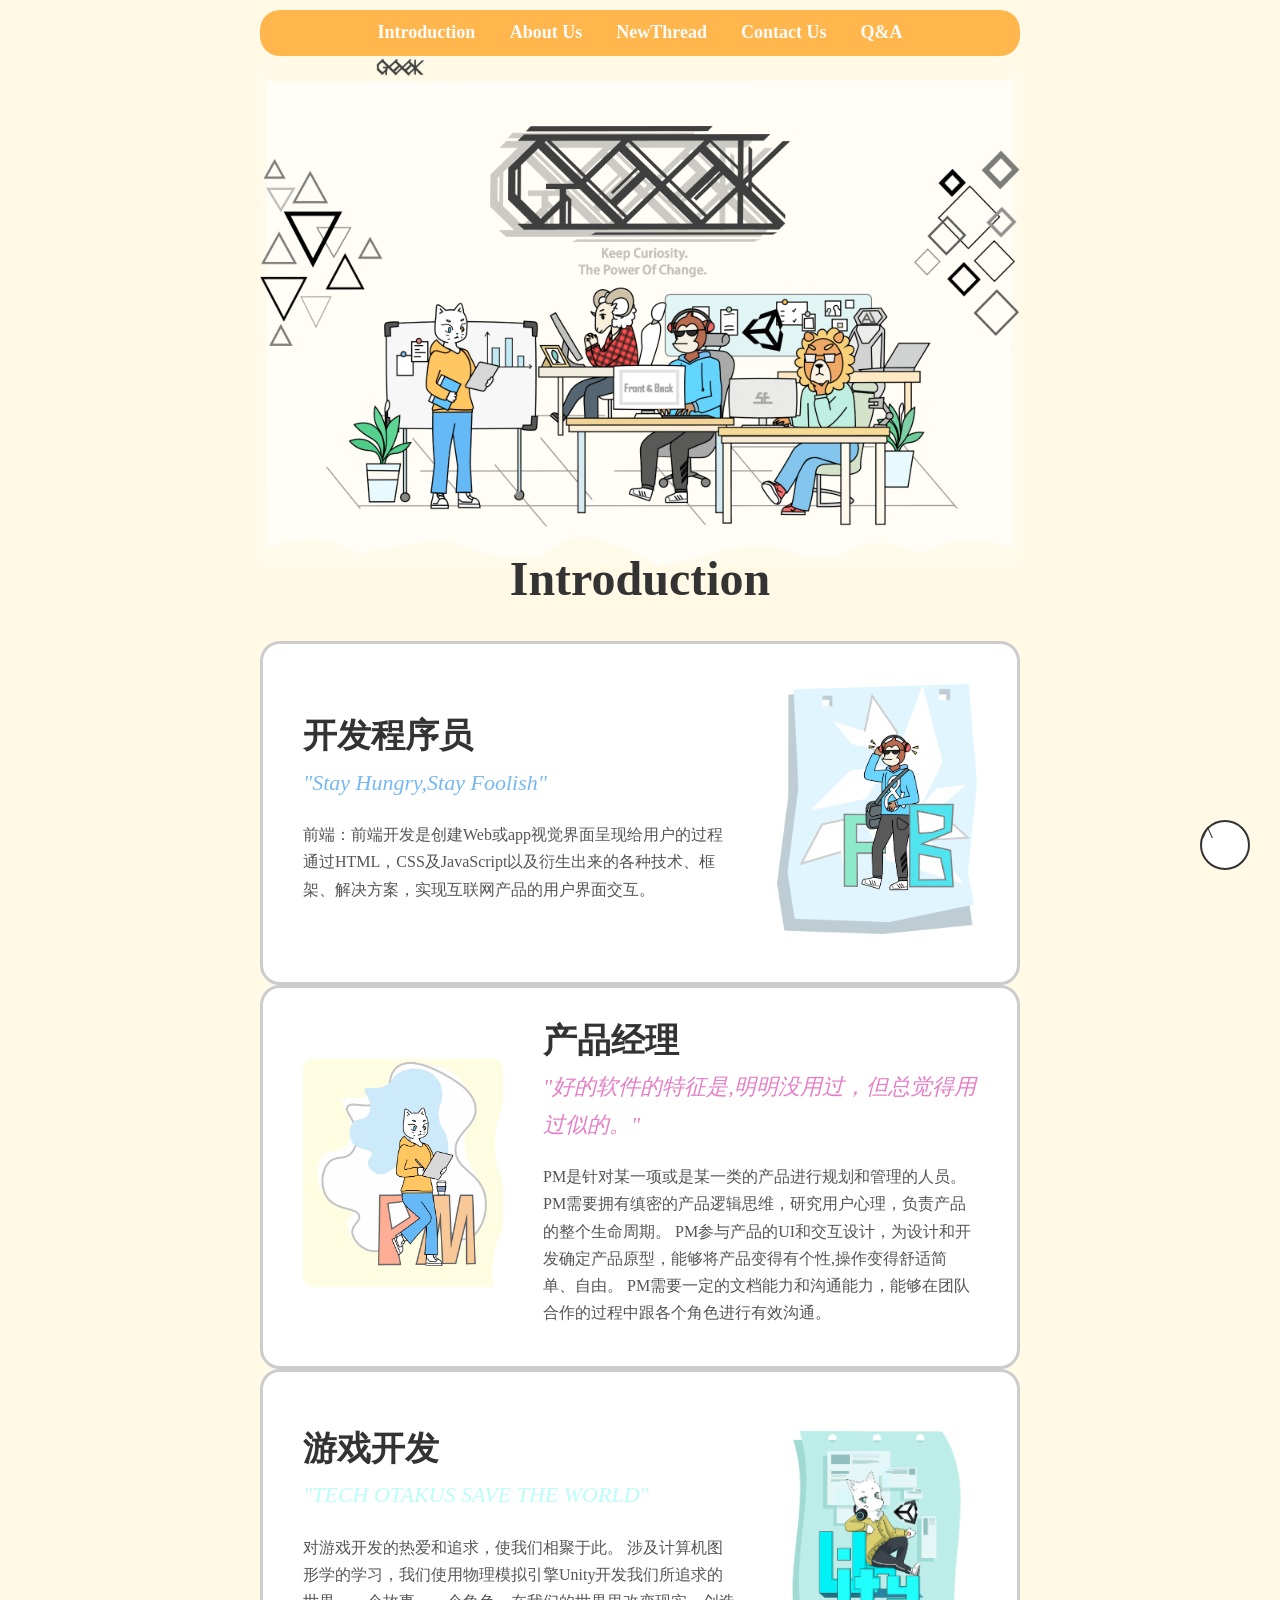
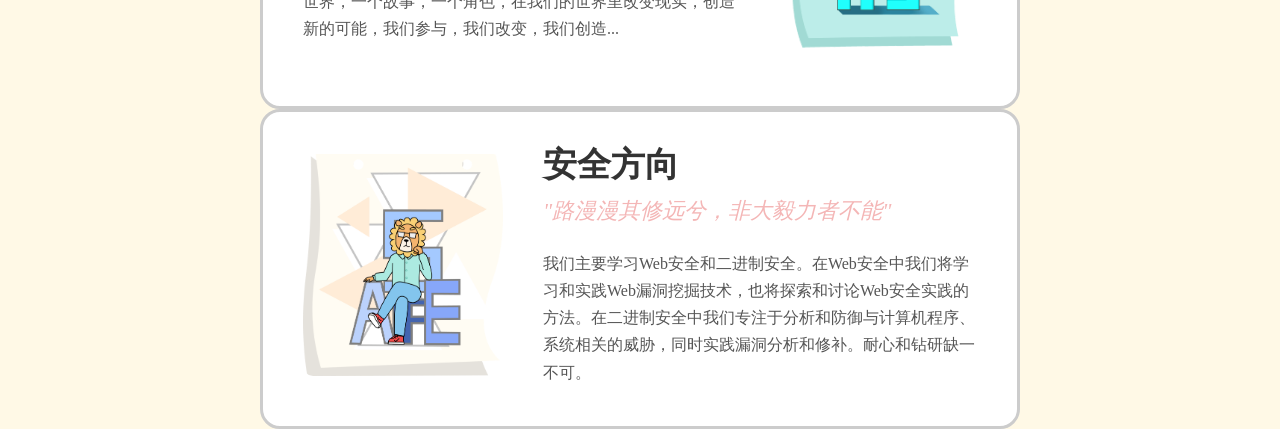
==== 阶段4/复刻网站/index.html @ be93e7be "复刻网站" ====
<!DOCTYPE html>
<html lang="zh-CN">
<head>
    <meta charset="UTF-8">
    <meta name="viewport" content="width=device-width,initial-scale=1.0">
    <title>Geek-Introduction</title>
    <link rel="stylesheet" href="style.css"
</head>
<body>
    <div class="container">
        <header>
            <div class="nav-container">
                <nav>
                    <a href="javascript:;"class="nav-active">Introduction
                        <!--<div class="qr-code">-->
                            <!----- <img src="images/qr.jpg"alt="2023级Geek招新群">--->
                            <!------ <p>极客扫码加入Geek</p>  ------>
                        <!--</div> -->
                    </a>  
                    <a href="About Us.html">About Us</a>
                    <a href="https://campus.new-thread.com/" target="_blank">NewThread</a>
                    <a href="Contact Us.html">Contact Us</a>
                    <a href="Q&A.html">Q&A</a>
                </nav>
            </div>
        </header>
        <section class="banner-section">
                <div class="Geek">
                    <img src="images/Geek.png" alt="Geek Logo">  
                </div>
                <div class="background">
                    <img src="images/background.png" alt="background">
                </div>
        </section>
    </div>    
    <section id="intro"class="section-intro">
        <div class="container">
            <h2>Introduction</h2>
            <div class="intro-card">
                <div class="card-text">
                    <h3>开发程序员</h3>
                    <p class="quote1">"Stay Hungry,Stay Foolish"</p>
                    <p>前端：前端开发是创建Web或app视觉界面呈现给用户的过程通过HTML，CSS及JavaScript以及衍生出来的各种技术、框架、解决方案，实现互联网产品的用户界面交互。                                   </p>
                </div>
                <div class="card-img">
                    <img src="images/monkey.png"alt="开发程序员">
                </div>
            </div>
            <div class="intro-card reverse">
                <div class="card-text">
                    <h3>产品经理</h3>
                    <p class="quote2">"好的软件的特征是,明明没用过，但总觉得用过似的。"</p>
                    <p>PM是针对某一项或是某一类的产品进行规划和管理的人员。 PM需要拥有缜密的产品逻辑思维，研究用户心理，负责产品的整个生命周期。 PM参与产品的UI和交互设计，为设计和开发确定产品原型，能够将产品变得有个性,操作变得舒适简单、自由。 PM需要一定的文档能力和沟通能力，能够在团队合作的过程中跟各个角色进行有效沟通。                              </p>
                </div>
                <div class="card-img">
                    <img src="images/PM.png"alt="产品经理">
                </div>
            </div>
            <div class="intro-card">
                <div class="card-text">
                    <h3>游戏开发</h3>
                    <p class="quote3">"TECH OTAKUS SAVE THE WORLD"</p>
                    <P>对游戏开发的热爱和追求，使我们相聚于此。 涉及计算机图形学的学习，我们使用物理模拟引擎Unity开发我们所追求的世界，一个故事，一个角色，在我们的世界里改变现实，创造新的可能，我们参与，我们改变，我们创造...                            </P>
                </div>
                <div class="card-img">
                    <img src="images/Game.png"alt="游戏开发">
                </div>
            </div>
            <div class="intro-card reverse">
                <div class="card-text">
                    <h3>安全方向</h3>
                    <p class="quote4">"路漫漫其修远兮，非大毅力者不能"</p>
                    <p>我们主要学习Web安全和二进制安全。在Web安全中我们将学习和实践Web漏洞挖掘技术，也将探索和讨论Web安全实践的方法。在二进制安全中我们专注于分析和防御与计算机程序、系统相关的威胁，同时实践漏洞分析和修补。耐心和钻研缺一不可。                   </p>
                </div>
                <div class="card-img">
                    <img src="images/security.png"alt="安全方向">
                </div>
            </div>
        </div>    
    </section>
     <div class="back-to-top"id="backtotop">^</div>
     <script src="script.js"></script>
</body>    
</html>
---- 阶段4/复刻网站/style.css ----
/* 全局样式:初始化，清除浏览器的默认边距*/
*{
   /*清除所有元素默认的外边距*/
  margin:0;
   /*清除所有元素默认的内边距*/
    padding:0;
   /*统一盒模型，不会因为加边框撑大盒子，页面更加稳定      */
    box-sizing:border-box;
    font-family:"Microsoft YaHei",sans-serif:
}
/* 页面整体*/ 
body{
    background-color:#fff9e6; 
    color: #333;
    line-height:  1.6em;
}
/*页面通用容器： */
.container{
    max-width:800px;
    margin:0 auto;
    padding:0 20px;
    position:relative; 
}
/*导航栏样式 */
header{
    background-color:#FFB74D;
    position:sticky;
    top: 0;
    z-index:100;
    border-radius:20px;
    margin:10px 0;
}
/*导航栏内部样式 */
.nav-container{
    display:flex;
    justify-content:space-around;
    /*align-items:center;*/ 
    width: 100%;
    padding:10px 0;
}
/*导航栏链接样式*/
nav a{
    text-decoration:none;
    color:#fffbfb;
    font-weight:bold;
    font-size: 18px;
    padding:6px 15px;
    border-radius:15px;
    transition:background-color 0.3s ease;
    position:relative;
}
/*导航栏链接悬停效果*/
nav a:hover{
    background-color:rgba(231, 147, 68, 0.949)
  }
/*===========================二维码=================================*/
/*二维码
.nav-active{
  position:relative;
  display: inline-block;
}*/
/* Introduction链接悬停时显示二维码
.nav-active.qr-code {
  position: absolute;
  top: 100%;
  left: 0;
  margin-top: 8px;
  background: white;
  padding: 10px;
  border-radius: 8px;
  box-shadow: 0 4px 12px rgba(0,0,0,0.15);
  border: 2px solid #FF7043;
  z-index: 9999;
  text-align: center;
  max-width:160px;
  box-sizing:border-box
  opacity: 0;
  visibility: hidden;
  transition:all 0.3s ease;
}*/
/* 鼠标悬浮Introduction时显示二维码 
.nav-active:hover .qr-code {
  opacity: 1;
  visibility: visible;
}*/

/* 二维码图片大小 
.qr-code img {
  width:100%;
  height:auto;
  display: block;
}*/
/* 二维码下方文字样式 
.qr-code p {
  margin:6px 0 0;
  font-size:12px;
  color: #333;
}*/

/* ================== index-introduction页面 ================== */
.banner-section {
  min-height: 500px;
  position: relative;
  background-color: #fffbeb;
}

/* GEEK Logo,悬停放大 */
.Geek{
  text-align: center;
  padding: 60px 0;
  transition: transform 0.3s ease;
  cursor: pointer;
  position: relative;
  z-index: 2;
}

/* Geek悬停放大1.2倍 */
.Geek img {
  width: 100%;
  max-width: 300px;
  height: auto;
  transition: transform 0.3s ease;
}

.Geek:hover img {
  transform: scale(1.2);
}

/* Logo下方标语 
.Geek p {
  font-size: 20px;
  color: #999;
  margin-top: 10px;
}*/

/* 背景底部背景图 */
.background{
  position: absolute;
  bottom: 0;
  left: 50%;
  transform: translateX(-50%);
  width: 100%;
  max-width: 100%;
  z-index: 1;
}

/* 背景底部背景图，自适应大小 */
.background img {
  width: 100%;
  height: auto;
  display: block;
  object-fit:cover
}

/* ================== 具体内容板块样式 ================== */
/* introduction*/
section h2 {
  text-align: center;
  font-size: 48px;
  margin-bottom: 50px;
}

/* Introduction 卡片 */
.intro-card {
  max-width: 1000px;
  margin: 0 auto;
  border: 3px solid #ccc;
  border-radius: 20px;
  padding: 40px;
  background: #fff;
  display: flex;
  gap: 40px;
  align-items: center;
  transition: all 0.3s ease;
}

/* 卡片悬停轻轻晃动动 */
.intro-card:hover {
  transform: scale(1.02);
  box-shadow: 0 8px 25px rgba(0,0,0,0,15);
}
/*  文字*/
.card-text{
  flex:1;
}
/*标题*/
.card-text h3{
  font-size:34px;
  font-weight:bold;
  margin-bottom:15px;
  color:#333;
}
/* 引用的话*/
.card-text .quote1{
  font-size:22px;
  color:#77b8f1;
  font-style:italic;
  margin-bottom:20px;
}
.card-text .quote2{
  font-size:22px;
  color:#e77dc6;
  font-style:italic;
  margin-bottom:20px;
}
.card-text .quote3{
  font-size:22px;
  color:#bafefa;
  font-style:italic;  
  margin-bottom:20px;
}
.card-text .quote4{
  font-size:22px;
  color:#f4b6b6;
  font-style:italic;
  margin-bottom:20px;
}
/*详细内容*/
.card-text p{
  font-size:16px;
  color:#555;
  line-height:1.7em;;
}
/* 卡片内图片 */
.card-img{
  flex-shrink:0;
}
.card-img img {
  width: 200px;
  border-radius: 10px;
}
.intro-card.reverse {
  flex-direction: row-reverse;
}
.intro-card:hover .card-img img {
  /*transform: scale(1.05)rotate(0.8deg);
  box-shadow:0 12px 35px rgba(0,0,0,0.2);*/
  transform:rotate(-5deg)
}

/* ====== About Us 三个卡片 =======*/
/*外层容器，灰色框*/
/*定位*/
.section-about {
  position: relative;
  max-width: 1100px;
  margin: 60px auto;
  padding: 60px 20px;
  border: 3px solid #999;
  border-radius: 8px;
  background-color: #fffbeb;
  overflow: visible;
}
/*标题*/
section-about h2 {
  text-align: center;
  font-size: 42px;
  margin-bottom: 50px;
  color:#555;
}
/*三个卡片容器*/
.about-cards {
  display: flex;
  justify-content: center;
  gap: 50px;
  flex-wrap: nowrap;
}
/*单个卡片样式*/
.about-card {
  width: 180px;
  border: 3px solid #9c27b0;
  border-radius: 18px;
  padding: 25px 20px;
  background: #fff;
  text-align: center;
  transition:transform 0.3s ease, box-shadow 0.3s ease;
  /*animation: card-float 3s infinite alternate;*/
}
/*卡片内图标容器*/
.icon img{
  width:75px;
  height:75px;
  object-fit:contain;
  margin-bottom:20px;
}
/*卡片标题*/
.about-card h4 {
  font-size: 20px;
  margin-bottom: 12px;
  color:#555;
  line-height: 1.5;
}
/*卡片内容*/
.about-card p {
  font-size: 14px;
  color: #555;
  line-height: 1.5em;
}
/* 卡片悬停时轻微浮动效果*/
/*卡片*/
.about-card:hover {
  transform: translateY(-10px);
  box-shadow: 0 8px 20px rgba(159,39,176,0.2);
}
/*==装饰==*/
/*装饰的容器*/
.decorations {
  position: absolute;
  top: 0;
  left: 0;
  width: 100%;
  height: 100%;
  pointer-events: none;
}
/*蝴蝶*/
.Butterfly {
  position: absolute;
  bottom: 30px;
  right: 40px;
  width: 120px;
  z-index: 10;
}
/*线条-四个角*/
.corner-tl-img {
   position: absolute;
   top: -20px;
   left: -20px;
   width: 200px;
   height: auto;
 }
 .corner-tr-img {
   position: absolute;
   top: -20px;
   right: -20px;
   width: 200px;
   height: auto;
 }
 .corner-bl-img {
   position: absolute;
   bottom: -20px;
   left: -20px;
   width: 200px;
   height: auto;
 }
 .corner-br-img {
   position: absolute;
   bottom: -20px;
   right: -20px;
   width: 200px;
   height: auto;
 }
 /* 卡片悬停时轻微浮动效果*/
/*蝴蝶*/
.Butterfly:hover {
  position: absolute;
   bottom: -20px;
   right: 20px;
   width: 80px;
   z-index: 10;
  transform: translateY(-10px);
  transition: transform 0.3s ease;
}
.section-about:hover .Butterfly {b
   transform: translateY(-5px) rotate(5deg);
 }
/*====================contact us====================*/
/* 外层容器*/
.section-contact {
  padding: 60px 0;
  background-color: #fffbeb;
}
/*卡片容器*/
.contact-content {
  position: relative;
  max-width: 1000px;
  margin: 0 auto;
  background: #fff;
  border: 4px solid #009688;
  border-radius: 12px;
  padding: 60px 80px;
  box-sizing: border-box;
  overflow: visible;
}
/*卡片标题*/
.contact-content h2 {
  font-size: 42px;
  color: #265f59;
  text-align: center;
  margin-bottom: 30px;
}
/*文字*/
.contact-text ul {
  font-size: 16px;
  line-height: 2;
  margin-bottom: 20px;
  padding-left: 20px;
}
.contact-text li {
  margin-bottom: 10px;
}
/**ps*/
.ps {
  font-size: 16px;
  color: #666;
  line-height: 0.5;
  margin-bottom: 40px;
}
/*=装饰=*/
/*装饰容器*/
.decorations {
  position: absolute;
  top: 0;
  left: 0;
  width: 100%;
  height: 100%;
  pointer-events: none; /* 不影响点击 */
  z-index: 1;
}
/*所有照片的样式*/
.decorations img {
  position: absolute;
  width: auto;
  max-width: 80px;
  height: auto;
  display: block;
}

/* 左上角的树&树叶 */
.decorations img.TL {
  width: 60px;
  top: 0;
  left: -30px;
}

/* 顶部的树叶 */
.decorations img.leaves {
  width: 40px;
  top: 20px;
  left: 50px;
}

/* 左侧的虫 */
.decorations img.chong {
  width: 40px;
  bottom: 20px;
  left: 20px;
}

/* 右侧的树 */
.decorations img.tree {
  width: 70px;
  top: 0;
  right: -30px;
}

/* 右下角的七星瓢虫 */
.decorations img.star {
  width: 25px;
  bottom: 20px;
  right: 20px;
}









/* Contact Us 按钮 
.contact-buttons {
  display: flex;
  justify-content: center;
  gap: 30px;
}*/

/*.contact-btn {
  padding: 15px 30px;
  background: #4CAF50;
  color: white;
  border: none;
  border-radius: 12px;
  font-size: 20px;
  font-weight: bold;
  cursor: pointer;
  transition: all 0.3s ease;
}

.contact-btn:hover {
  background: #388E3C;
  transform: scale(1.1);
}*/

/* Q&A 区域 */
.section-qa {
  background: #BBDEFB;
  border: 4px solid #42a5f5;
  border-radius: 20px;
  padding: 40px;
  margin: 40px auto;
  max-width: 1200px;
}

.qa-item {
  margin-bottom: 20px;
  cursor: pointer;
  transition: background-color 0.3s ease;
  padding: 15px;
  border-radius: 8px;
}

.qa-item:hover {
  background: #e0e0e0;
}

.qa-question {
  font-size: 24px;
  font-weight: bold;
}

.qa-answer {
  max-height: 0;
  overflow: hidden;
  transition: max-height 0.3s ease;
  background: rgba(0,0,0,0.1);
  padding: 0 15px;
  border-radius: 8px;
  font-size: 20px;
}

.qa-item.active .qa-answer {
  max-height: 300px;
  padding: 15px;
}

.qa-item.hidden {
  display: none;
}

/* 回到顶部按钮 */
.back-to-top {
  position: fixed;
  bottom: 30px;
  right: 30px;
  width: 50px;
  height: 50px;
  background: #fff;
  border: 2px solid #333;
  border-radius: 50%;
  font-size: 24px;
  cursor: pointer;
  transition: all 0.3s ease;
}

.back-to-top:hover {
  background: #FFB74D;
}
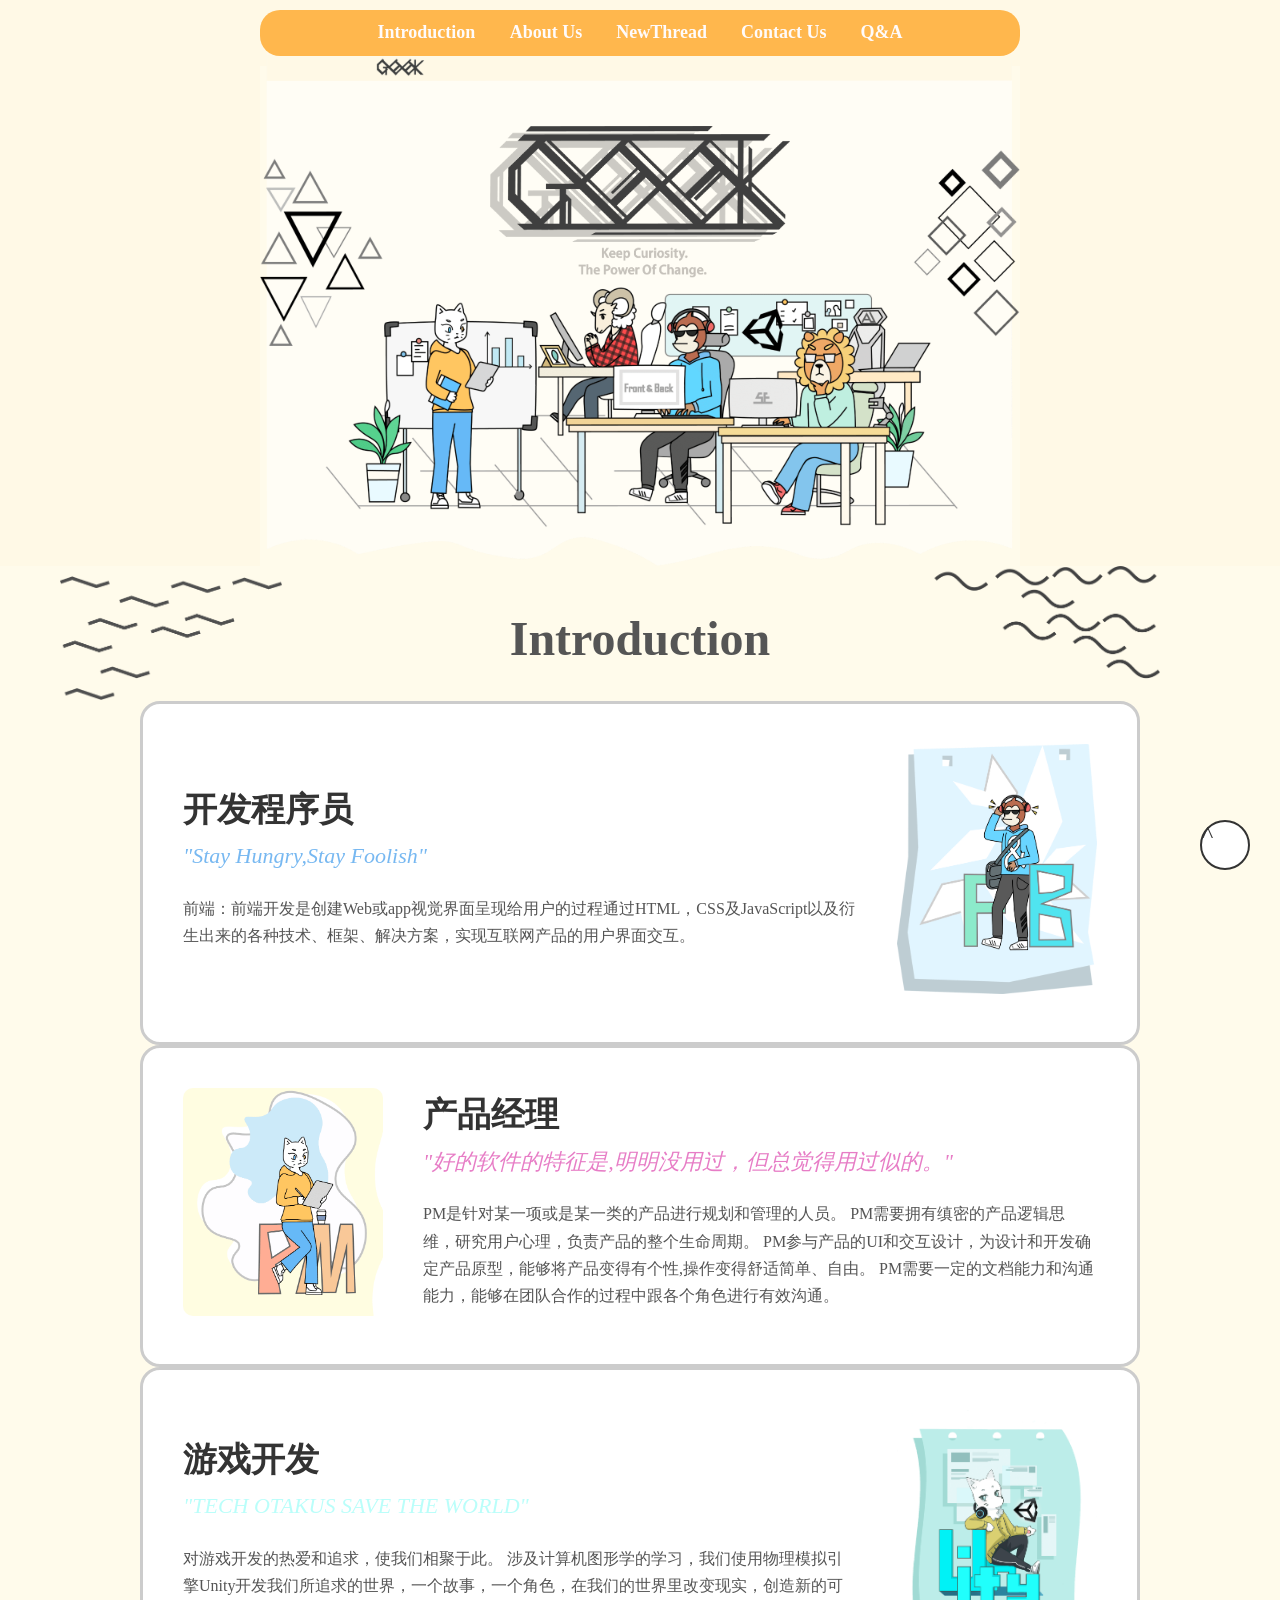
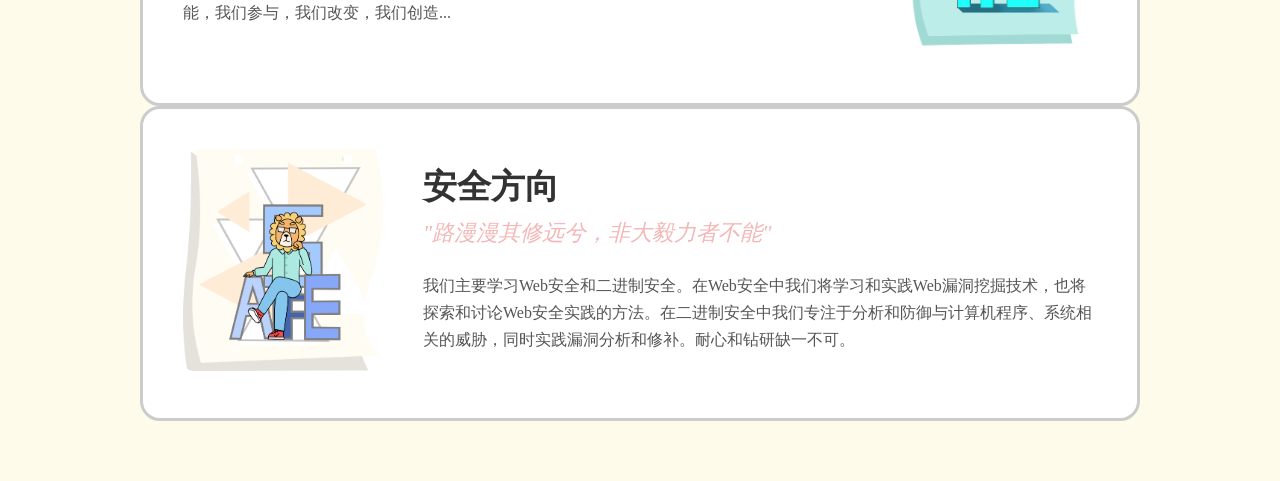
==== commit 744bf379: "更新复刻网站" ====
--- a/阶段4/复刻网站/index.html
+++ b/阶段4/复刻网站/index.html
@@ -14,7 +14,7 @@
                     <a href="javascript:;"class="nav-active">Introduction
                         <!--<div class="qr-code">-->
                             <!----- <img src="images/qr.jpg"alt="2023级Geek招新群">--->
-                            <!------ <p>极客扫码加入Geek</p>  ------>
+                            <!------ <p>极客扫码加入Geek</p>  ------->
                         <!--</div> -->
                     </a>  
                     <a href="About Us.html">About Us</a>
@@ -35,6 +35,9 @@
     </div>    
     <section id="intro"class="section-intro">
         <div class="container">
+            <div class="decor">
+                <img src="images/index.png"alt="装饰">
+            </div>
             <h2>Introduction</h2>
             <div class="intro-card">
                 <div class="card-text">
@@ -81,4 +84,4 @@
      <div class="back-to-top"id="backtotop">^</div>
      <script src="script.js"></script>
 </body>    
-</html>+</html>
--- a/阶段4/复刻网站/style.css
+++ b/阶段4/复刻网站/style.css
@@ -98,6 +98,32 @@
 }*/
 
 /* ================== index-introduction页面 ================== */
+.section-intro {
+  position:relative;
+  background-color:#fffbeb;
+  padding:60px 0;
+}
+.section-intro .container {
+  max-width:1200px;
+  margin:0 auto;
+  padding:0 20px;
+  position:relative;
+  z-index:2;
+}
+.decor{
+  position:absolute;
+  top:-60px;
+  left:20px;
+  width:1100px;
+  height:auto;
+  /*z-index:1;*/
+}
+.decor img{
+  width:100%;
+  height:auto;
+  display:block;
+}
+
 .banner-section {
   min-height: 500px;
   position: relative;
@@ -158,6 +184,7 @@
   text-align: center;
   font-size: 48px;
   margin-bottom: 50px;
+  color:#555
 }
 
 /* Introduction 卡片 */
@@ -313,12 +340,13 @@
   pointer-events: none;
 }
 /*蝴蝶*/
-.Butterfly {
+.section-about .decorations .Butterfly{
   position: absolute;
   bottom: 30px;
   right: 40px;
-  width: 120px;
+  width: 80px;
   z-index: 10;
+  transition:transformm 0.4s ease;
 }
 /*线条-四个角*/
 .corner-tl-img {
@@ -351,7 +379,7 @@
  }
  /* 卡片悬停时轻微浮动效果*/
 /*蝴蝶*/
-.Butterfly:hover {
+.section-about:hover .decorations .Butterfly {
   position: absolute;
    bottom: -20px;
    right: 20px;
@@ -360,7 +388,7 @@
   transform: translateY(-10px);
   transition: transform 0.3s ease;
 }
-.section-about:hover .Butterfly {b
+.section-about:hover .decorations .Butterfly {
    transform: translateY(-5px) rotate(5deg);
  }
 /*====================contact us====================*/
@@ -377,7 +405,7 @@
   background: #fff;
   border: 4px solid #009688;
   border-radius: 12px;
-  padding: 60px 80px;
+  padding: 50px 130px;
   box-sizing: border-box;
   overflow: visible;
 }
@@ -420,62 +448,53 @@
 .decorations img {
   position: absolute;
   width: auto;
-  max-width: 80px;
+  max-width: 200px;
   height: auto;
   display: block;
 }
 
 /* 左上角的树&树叶 */
 .decorations img.TL {
-  width: 60px;
-  top: 0;
-  left: -30px;
+  width: 150px;
+  top: -15px;
+  left: 0px;
 }
 
 /* 顶部的树叶 */
 .decorations img.leaves {
-  width: 40px;
-  top: 20px;
-  left: 50px;
-}
-
-/* 左侧的虫 */
+  width: 50px;
+  top: 60px;
+  left: 170px;
+}
+
+/* 右侧的虫 */
 .decorations img.chong {
-  width: 40px;
-  bottom: 20px;
-  left: 20px;
+  width: 200px;
+  bottom: 10px;
+  right: 70px;
 }
 
 /* 右侧的树 */
 .decorations img.tree {
-  width: 70px;
+  width: 140px;
   top: 0;
   right: -30px;
 }
 
-/* 右下角的七星瓢虫 */
+/* 左下角的七星瓢虫 */
 .decorations img.star {
-  width: 25px;
-  bottom: 20px;
-  right: 20px;
-}
-
-
-
-
-
-
-
-
-
-/* Contact Us 按钮 
+  width: 50px;
+  bottom: -10px;
+  left: -15px;
+}
+/* Contact Us 按钮*/ 
 .contact-buttons {
   display: flex;
   justify-content: center;
   gap: 30px;
-}*/
-
-/*.contact-btn {
+}
+
+.contact-btn {
   padding: 15px 30px;
   background: #4CAF50;
   color: white;
@@ -490,53 +509,85 @@
 .contact-btn:hover {
   background: #388E3C;
   transform: scale(1.1);
-}*/
-
-/* Q&A 区域 */
-.section-qa {
-  background: #BBDEFB;
-  border: 4px solid #42a5f5;
-  border-radius: 20px;
-  padding: 40px;
-  margin: 40px auto;
-  max-width: 1200px;
+}
+
+/*============ Q&A 区域 ==============*/
+.section QA{
+  padding: 30px 20px;
+}
+.section-QA .container {
+  width: 90%;
+  max-width: 1000px;
+  margin: 0 auto;
+  background-image: url('images/QA.png');
+  background-size: center top;
+  background-size: 100% 80%;
+  background-position:center bottom;
+  background-repeat: no-repeat;
+  border: 5px solid #64aaff;
+  border-radius: 12px;
+  padding: 60px 80px;
+  min-height: 600px;
+  /*border-radius: 10px;*/
+}
+
+.section-QA h2{
+  text-align: center;
+  margin-bottom: 100px;
+  font-size: 2.5rem;
+  color: #000;
 }
 
 .qa-item {
   margin-bottom: 20px;
+  border-radius: 8px;
+  overflow: hidden;
+  text-align: center;
+}
+
+/*.qa-item:hover {
+  background: rgba(255, 255, 255, 0.3); 
+}*/
+.qa-question {
+  font-size: 1.15rem; 
+  font-weight: 500;
+  padding: 10px 0;
   cursor: pointer;
-  transition: background-color 0.3s ease;
-  padding: 15px;
-  border-radius: 8px;
-}
-
-.qa-item:hover {
-  background: #e0e0e0;
-}
-
-.qa-question {
-  font-size: 24px;
-  font-weight: bold;
-}
-
+  color: #000;
+  display:inline-block;
+  text-align: center;
+  width:100%;
+  transition:all 0.4s ease;
+}
+
+.qa-question:hover {
+  color:#666;
+  transform:scale(1.05);
+}
 .qa-answer {
   max-height: 0;
   overflow: hidden;
   transition: max-height 0.3s ease;
-  background: rgba(0,0,0,0.1);
+  background: rgba(255, 255, 255, 0.6);
   padding: 0 15px;
   border-radius: 8px;
-  font-size: 20px;
-}
-
-.qa-item.active .qa-answer {
-  max-height: 300px;
-  padding: 15px;
-}
-
-.qa-item.hidden {
+  font-size: 1rem;
+  color: #222;
+  line-height: 1.6;
+}
+.qa-answer .show{
+  max-height 300px;
+  padding-top: 15px;
+  padding-bottom: 15px;
+
+}
+/*.qa-item .answer {
   display: none;
-}
+}*/
+
+/*.qa-item .avtive .answer {
+  display: block;
+}*/
 
 /* 回到顶部按钮 */
 .back-to-top {
@@ -551,6 +602,7 @@
   font-size: 24px;
   cursor: pointer;
   transition: all 0.3s ease;
+  z-index: 999; /* 确保在最上层 */
 }
 
 .back-to-top:hover {
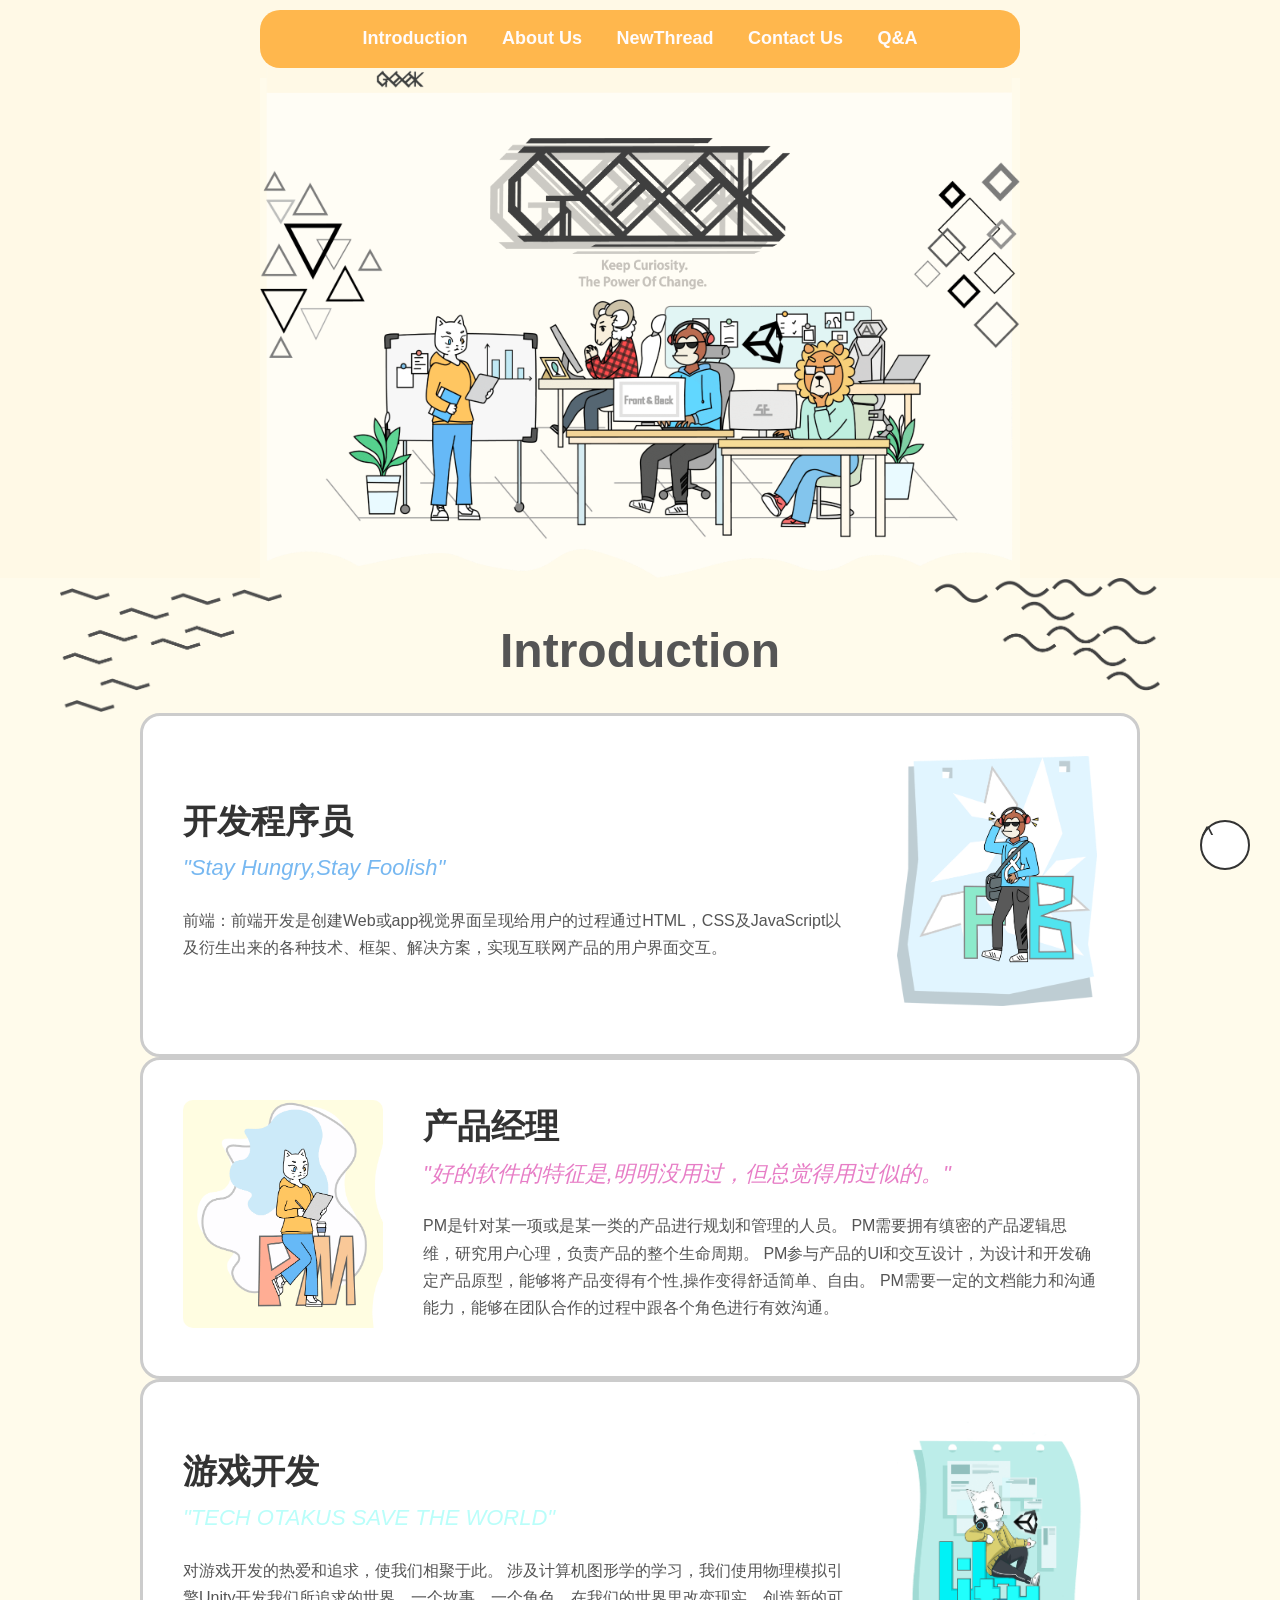
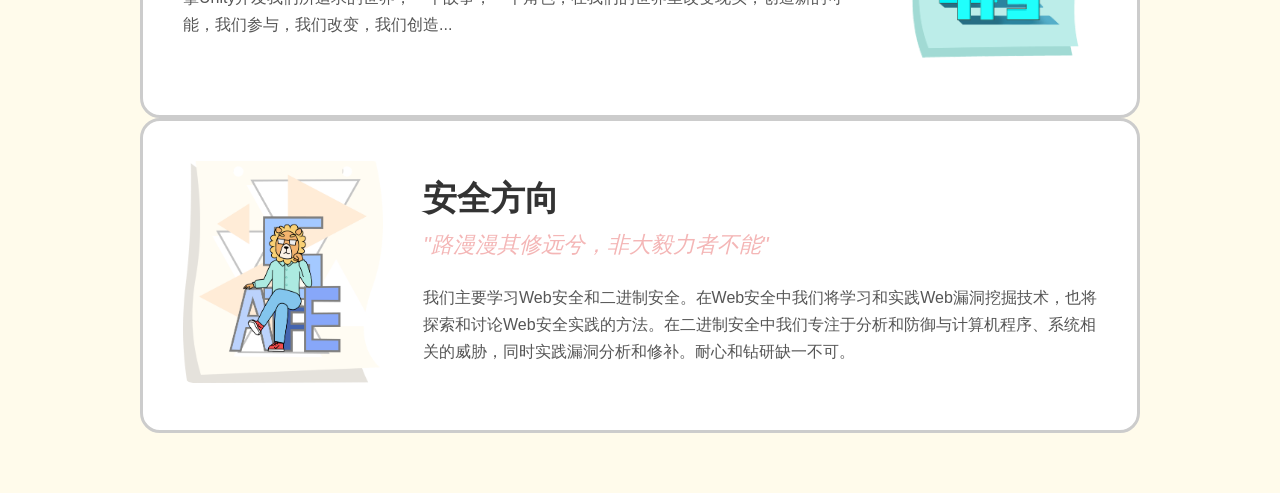
==== commit af9d55c2: "更新复刻网站" ====
--- a/阶段4/复刻网站/index.html
+++ b/阶段4/复刻网站/index.html
@@ -12,10 +12,10 @@
             <div class="nav-container">
                 <nav>
                     <a href="javascript:;"class="nav-active">Introduction
-                        <!--<div class="qr-code">-->
-                            <!----- <img src="images/qr.jpg"alt="2023级Geek招新群">--->
-                            <!------ <p>极客扫码加入Geek</p>  ------->
-                        <!--</div> -->
+                        <div class="qr-code">
+                            <img src="images/qr.jpg"alt="2023级Geek招新群">
+                            <p>极客扫码加入Geek</p>  
+                        </div>
                     </a>  
                     <a href="About Us.html">About Us</a>
                     <a href="https://campus.new-thread.com/" target="_blank">NewThread</a>
--- a/阶段4/复刻网站/style.css
+++ b/阶段4/复刻网站/style.css
@@ -6,7 +6,7 @@
     padding:0;
    /*统一盒模型，不会因为加边框撑大盒子，页面更加稳定      */
     box-sizing:border-box;
-    font-family:"Microsoft YaHei",sans-serif:
+    font-family:"Microsoft YaHei",sans-serif;
 }
 /* 页面整体*/ 
 body{
@@ -54,13 +54,13 @@
     background-color:rgba(231, 147, 68, 0.949)
   }
 /*===========================二维码=================================*/
-/*二维码
+/*二维码*/
 .nav-active{
   position:relative;
   display: inline-block;
-}*/
-/* Introduction链接悬停时显示二维码
-.nav-active.qr-code {
+}
+/* Introduction链接悬停时显示二维码*/
+.nav-active .qr-code {
   position: absolute;
   top: 100%;
   left: 0;
@@ -73,29 +73,29 @@
   z-index: 9999;
   text-align: center;
   max-width:160px;
-  box-sizing:border-box
+  box-sizing:border-box；
   opacity: 0;
   visibility: hidden;
   transition:all 0.3s ease;
-}*/
-/* 鼠标悬浮Introduction时显示二维码 
+}
+/* 鼠标悬浮Introduction时显示二维码*/ 
 .nav-active:hover .qr-code {
   opacity: 1;
   visibility: visible;
-}*/
-
-/* 二维码图片大小 
+}
+
+/* 二维码图片大小 */
 .qr-code img {
   width:100%;
   height:auto;
   display: block;
-}*/
-/* 二维码下方文字样式 
+}
+/* 二维码下方文字样式*/ 
 .qr-code p {
   margin:6px 0 0;
   font-size:12px;
   color: #333;
-}*/
+}
 
 /* ================== index-introduction页面 ================== */
 .section-intro {
@@ -137,7 +137,7 @@
   transition: transform 0.3s ease;
   cursor: pointer;
   position: relative;
-  z-index: 2;
+  z-index: 3;
 }
 
 /* Geek悬停放大1.2倍 */
@@ -175,7 +175,7 @@
   width: 100%;
   height: auto;
   display: block;
-  object-fit:cover
+  object-fit:cover;
 }
 
 /* ================== 具体内容板块样式 ================== */
@@ -419,18 +419,18 @@
 /*文字*/
 .contact-text ul {
   font-size: 16px;
-  line-height: 2;
-  margin-bottom: 20px;
+  line-height: 2.8;
+  margin-bottom: 15px;
   padding-left: 20px;
 }
 .contact-text li {
-  margin-bottom: 10px;
+  margin-bottom: 8px;
 }
 /**ps*/
 .ps {
-  font-size: 16px;
+  font-size: 14px;
   color: #666;
-  line-height: 0.5;
+  line-height: 0.4;
   margin-bottom: 40px;
 }
 /*=装饰=*/
@@ -492,22 +492,27 @@
   display: flex;
   justify-content: center;
   gap: 30px;
-}
-
-.contact-btn {
-  padding: 15px 30px;
-  background: #4CAF50;
+  margin-top: 40px;
+}
+
+.contact-button {
+  padding: 8px 30px;
+  background: #2f6b31;
   color: white;
   border: none;
   border-radius: 12px;
-  font-size: 20px;
+  font-size: 15px;
   font-weight: bold;
   cursor: pointer;
   transition: all 0.3s ease;
-}
-
-.contact-btn:hover {
+  box-shadow: 0 4px 8px rgba(0,0,0,0,15);
   background: #388E3C;
+  transform:scale(1.05);
+  box-shadow: 0 6px 12px rgba(0,0,0,0,0.2);
+}
+
+.contact-button:hover {
+  background: #225725;
   transform: scale(1.1);
 }
 
@@ -576,7 +581,7 @@
   line-height: 1.6;
 }
 .qa-answer .show{
-  max-height 300px;
+  max-height:300px;
   padding-top: 15px;
   padding-bottom: 15px;
 
